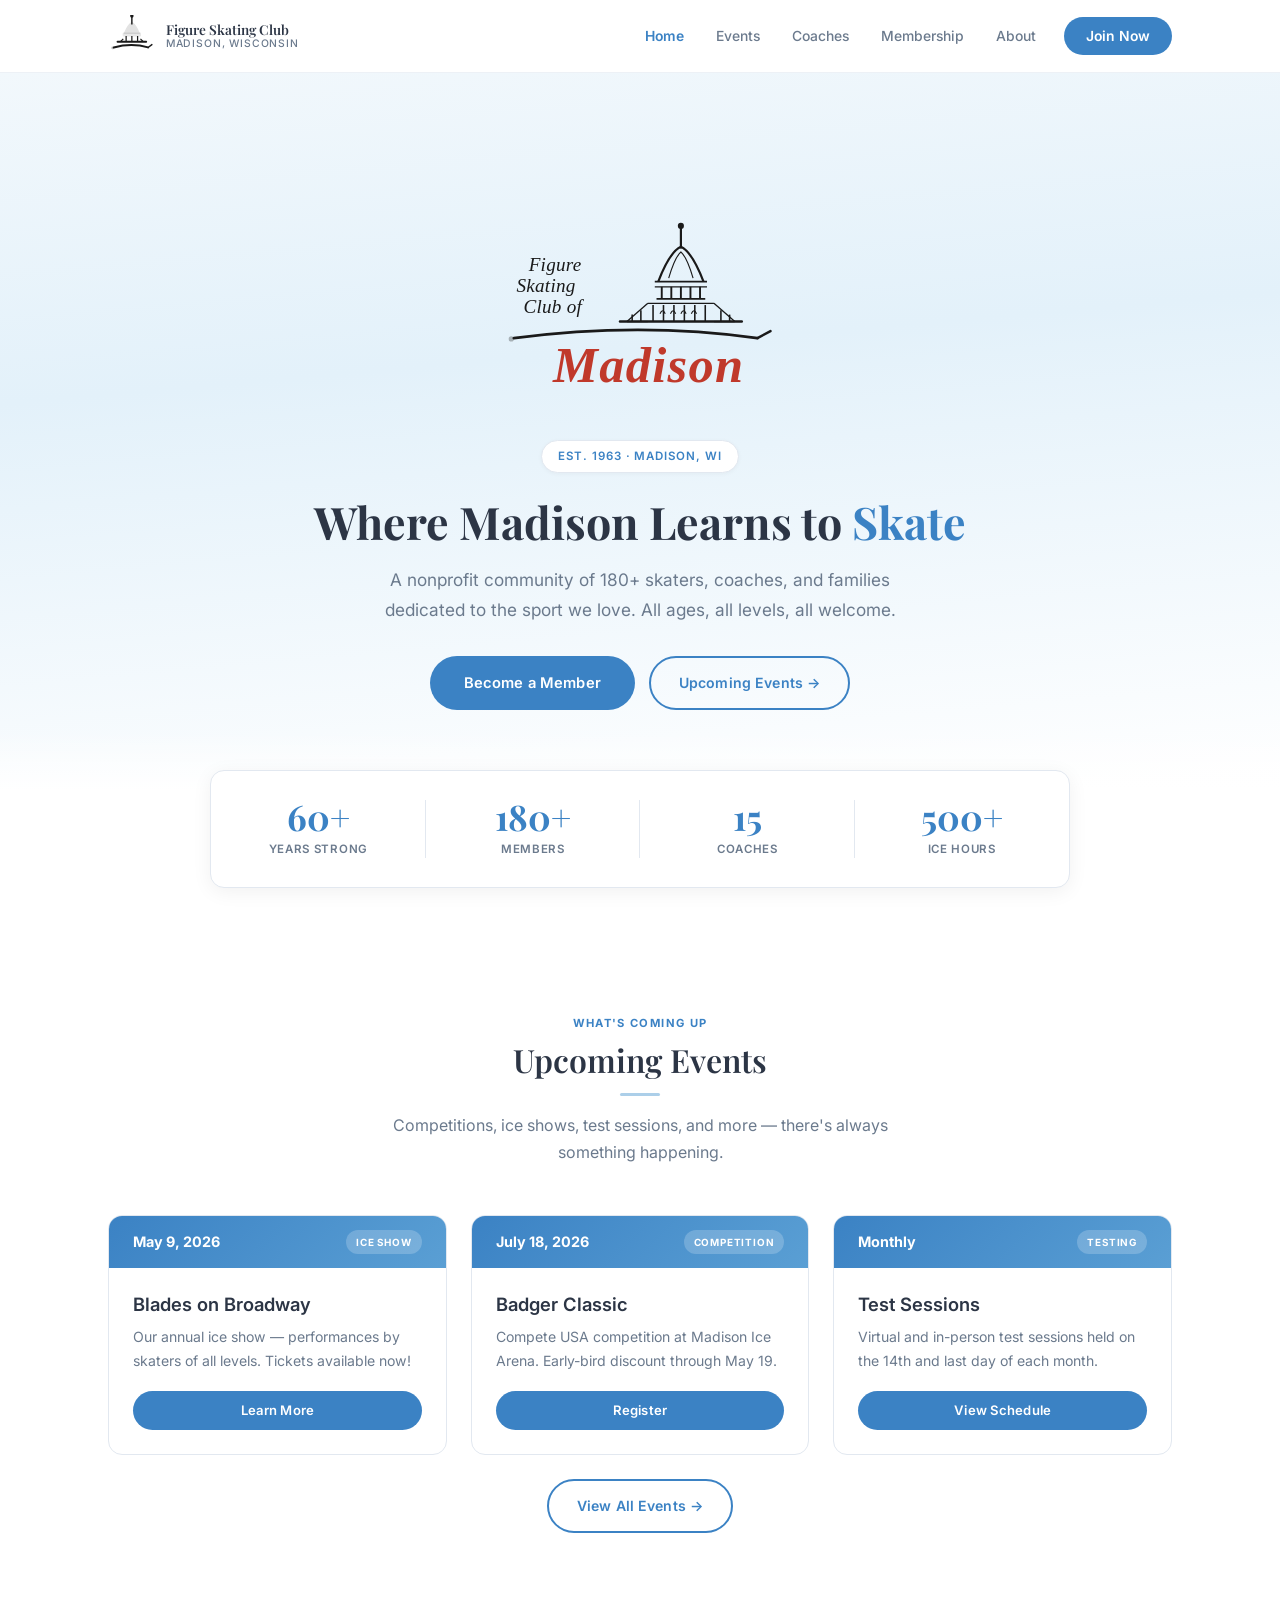
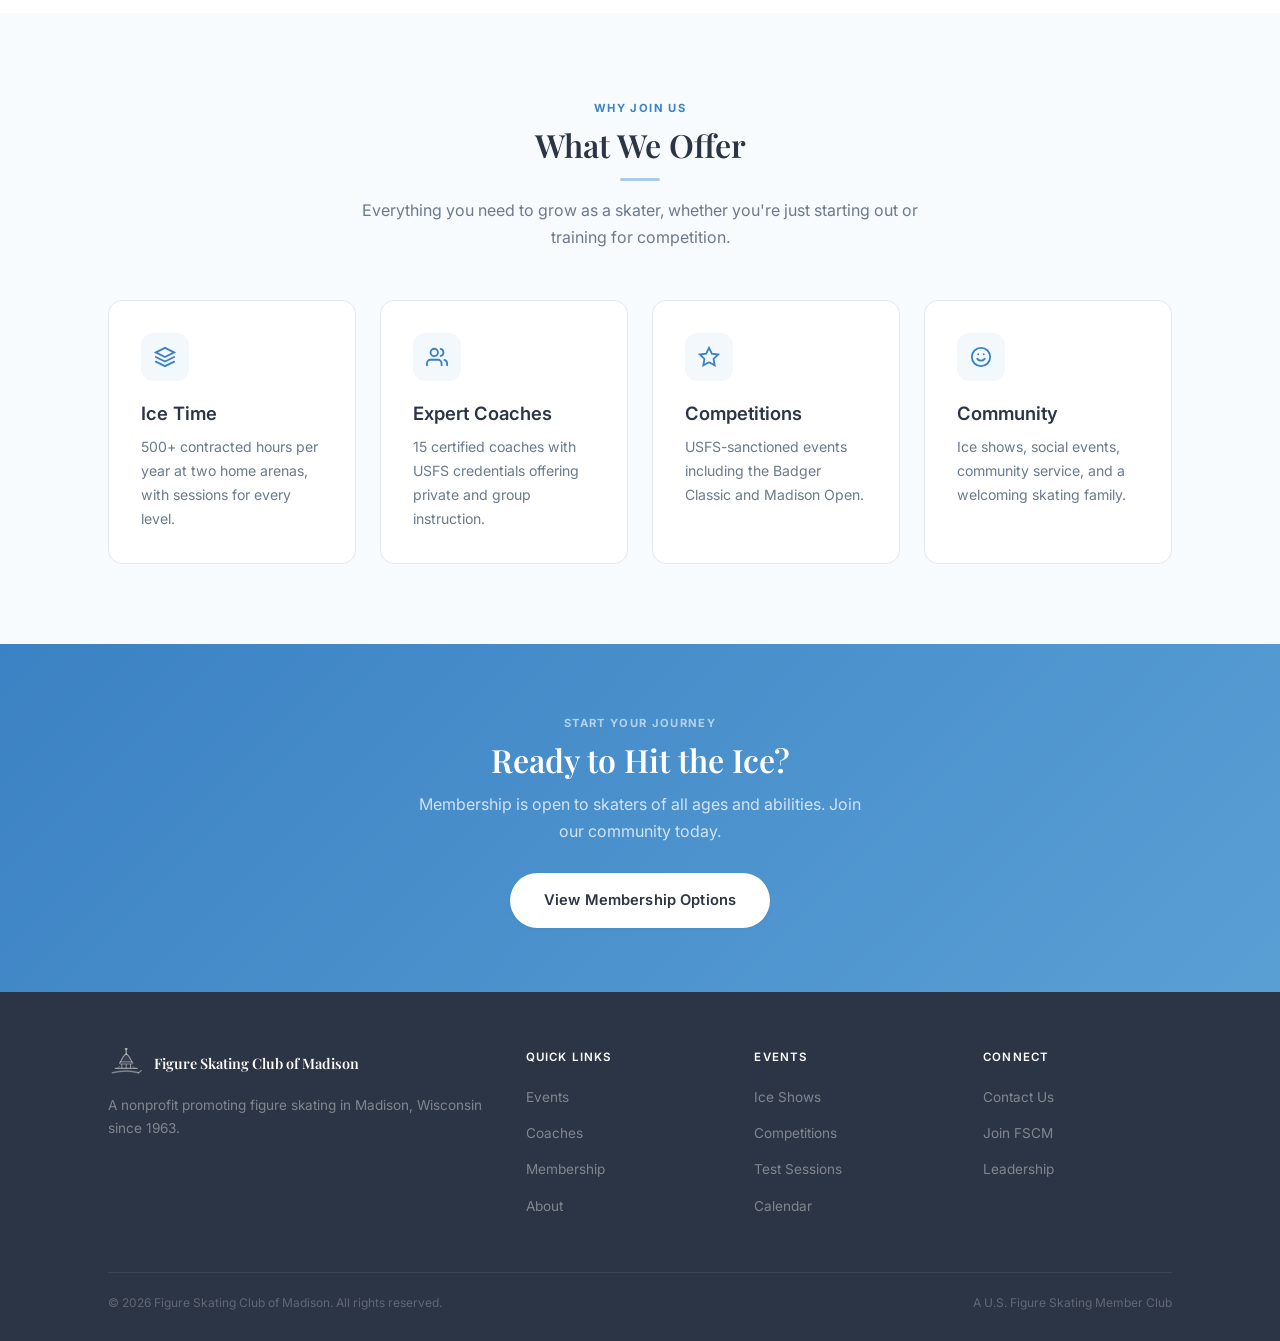
==== index.html @ 322a7bdf "FSCM website redesign" ====
<!DOCTYPE html>
<html lang="en">
<head>
  <meta charset="UTF-8">
  <meta name="viewport" content="width=device-width, initial-scale=1.0">
  <title>Figure Skating Club of Madison</title>
  <link rel="preconnect" href="https://fonts.googleapis.com">
  <link href="https://fonts.googleapis.com/css2?family=Playfair+Display:wght@400;500;600;700&family=Inter:wght@300;400;500;600;700&display=swap" rel="stylesheet">
  <link rel="stylesheet" href="styles.css">
</head>
<body>

  <!-- NAV -->
  <nav class="nav" id="nav">
    <div class="container">
      <a href="index.html" class="nav-logo">
        <svg viewBox="0 0 50 44" fill="none" xmlns="http://www.w3.org/2000/svg">
          <!-- Spire -->
          <line x1="25" y1="2" x2="25" y2="10" stroke="#1a1a1a" stroke-width="1.5"/>
          <circle cx="25" cy="1" r="1.8" fill="#1a1a1a"/>
          <!-- Dome -->
          <path d="M17 20 Q21 10, 25 8 Q29 10, 33 20" fill="#1a1a1a" opacity=".12" stroke="#1a1a1a" stroke-width="1.5"/>
          <!-- Dome base -->
          <rect x="16" y="19" width="18" height="3" rx=".5" fill="#1a1a1a" opacity=".1" stroke="#1a1a1a" stroke-width="1.2"/>
          <!-- Columns -->
          <line x1="19" y1="22" x2="19" y2="28" stroke="#1a1a1a" stroke-width="1.3"/>
          <line x1="25" y1="22" x2="25" y2="28" stroke="#1a1a1a" stroke-width="1.3"/>
          <line x1="31" y1="22" x2="31" y2="28" stroke="#1a1a1a" stroke-width="1.3"/>
          <!-- Wings -->
          <line x1="13" y1="28" x2="16" y2="25" stroke="#1a1a1a" stroke-width="1.2"/>
          <line x1="37" y1="28" x2="34" y2="25" stroke="#1a1a1a" stroke-width="1.2"/>
          <!-- Base -->
          <line x1="10" y1="28" x2="40" y2="28" stroke="#1a1a1a" stroke-width="2" stroke-linecap="round"/>
          <!-- Blade -->
          <path d="M6 34 Q25 29, 42 34" stroke="#1a1a1a" stroke-width="2" stroke-linecap="round" fill="none"/>
          <path d="M42 34 L46 31" stroke="#1a1a1a" stroke-width="1.5" stroke-linecap="round"/>
          <circle cx="5" cy="34.5" r="1.5" fill="#1a1a1a" opacity=".3"/>
        </svg>
        <div class="nav-logo-text">
          <span class="club-name">Figure Skating Club</span>
          <span class="city">Madison, Wisconsin</span>
        </div>
      </a>
      <button class="nav-toggle" onclick="document.querySelector('.nav-links').classList.toggle('open')" aria-label="Menu">
        <span></span><span></span><span></span>
      </button>
      <div class="nav-links">
        <a href="index.html" class="active">Home</a>
        <a href="events.html">Events</a>
        <a href="coaches.html">Coaches</a>
        <a href="membership.html">Membership</a>
        <a href="about.html">About</a>
        <a href="membership.html" class="nav-cta">Join Now</a>
      </div>
    </div>
  </nav>

  <!-- HERO -->
  <section class="hero">
    <div class="container">
      <div class="hero-logo">
        <img src="fscm-logo.svg" alt="Figure Skating Club of Madison" style="height: 200px; width: auto; margin: 0 auto;">
      </div>
      <div class="hero-content">
        <span class="hero-badge">Est. 1963 &middot; Madison, WI</span>
        <h1>Where Madison Learns to <em>Skate</em></h1>
        <p>A nonprofit community of 180+ skaters, coaches, and families dedicated to the sport we love. All ages, all levels, all welcome.</p>
        <div class="hero-actions">
          <a href="membership.html" class="btn btn-primary btn-lg">Become a Member</a>
          <a href="events.html" class="btn btn-outline">Upcoming Events &rarr;</a>
        </div>
      </div>
    </div>
  </section>

  <!-- STATS -->
  <div class="stats">
    <div class="container">
      <div class="stats-inner">
        <div class="stat">
          <div class="stat-number">60+</div>
          <div class="stat-label">Years Strong</div>
        </div>
        <div class="stat">
          <div class="stat-number">180+</div>
          <div class="stat-label">Members</div>
        </div>
        <div class="stat">
          <div class="stat-number">15</div>
          <div class="stat-label">Coaches</div>
        </div>
        <div class="stat">
          <div class="stat-number">500+</div>
          <div class="stat-label">Ice Hours</div>
        </div>
      </div>
    </div>
  </div>

  <!-- UPCOMING EVENTS -->
  <section class="section">
    <div class="container">
      <div class="section-header">
        <span class="section-label">What's Coming Up</span>
        <h2>Upcoming Events</h2>
        <div class="divider"></div>
        <p>Competitions, ice shows, test sessions, and more &mdash; there's always something happening.</p>
      </div>
      <div class="card-grid cols-3">
        <div class="event-card">
          <div class="event-date-bar">
            <span class="date">May 9, 2026</span>
            <span class="event-tag">Ice Show</span>
          </div>
          <div class="event-body">
            <h3>Blades on Broadway</h3>
            <p>Our annual ice show &mdash; performances by skaters of all levels. Tickets available now!</p>
            <a href="events.html" class="btn btn-primary btn-sm">Learn More</a>
          </div>
        </div>
        <div class="event-card">
          <div class="event-date-bar">
            <span class="date">July 18, 2026</span>
            <span class="event-tag">Competition</span>
          </div>
          <div class="event-body">
            <h3>Badger Classic</h3>
            <p>Compete USA competition at Madison Ice Arena. Early-bird discount through May 19.</p>
            <a href="events.html" class="btn btn-primary btn-sm">Register</a>
          </div>
        </div>
        <div class="event-card">
          <div class="event-date-bar">
            <span class="date">Monthly</span>
            <span class="event-tag">Testing</span>
          </div>
          <div class="event-body">
            <h3>Test Sessions</h3>
            <p>Virtual and in-person test sessions held on the 14th and last day of each month.</p>
            <a href="events.html" class="btn btn-primary btn-sm">View Schedule</a>
          </div>
        </div>
      </div>
      <p class="text-center mt-24"><a href="events.html" class="btn btn-outline">View All Events &rarr;</a></p>
    </div>
  </section>

  <!-- WHAT WE OFFER -->
  <section class="section section-alt">
    <div class="container">
      <div class="section-header">
        <span class="section-label">Why Join Us</span>
        <h2>What We Offer</h2>
        <div class="divider"></div>
        <p>Everything you need to grow as a skater, whether you're just starting out or training for competition.</p>
      </div>
      <div class="card-grid cols-4">
        <div class="card">
          <div class="card-icon">
            <svg width="22" height="22" viewBox="0 0 24 24" fill="none" stroke="currentColor" stroke-width="2" stroke-linecap="round"><path d="M12 2L2 7l10 5 10-5-10-5z"/><path d="M2 17l10 5 10-5"/><path d="M2 12l10 5 10-5"/></svg>
          </div>
          <h3>Ice Time</h3>
          <p>500+ contracted hours per year at two home arenas, with sessions for every level.</p>
        </div>
        <div class="card">
          <div class="card-icon">
            <svg width="22" height="22" viewBox="0 0 24 24" fill="none" stroke="currentColor" stroke-width="2" stroke-linecap="round"><path d="M17 21v-2a4 4 0 0 0-4-4H5a4 4 0 0 0-4 4v2"/><circle cx="9" cy="7" r="4"/><path d="M23 21v-2a4 4 0 0 0-3-3.87"/><path d="M16 3.13a4 4 0 0 1 0 7.75"/></svg>
          </div>
          <h3>Expert Coaches</h3>
          <p>15 certified coaches with USFS credentials offering private and group instruction.</p>
        </div>
        <div class="card">
          <div class="card-icon">
            <svg width="22" height="22" viewBox="0 0 24 24" fill="none" stroke="currentColor" stroke-width="2" stroke-linecap="round"><polygon points="12 2 15.09 8.26 22 9.27 17 14.14 18.18 21.02 12 17.77 5.82 21.02 7 14.14 2 9.27 8.91 8.26 12 2"/></svg>
          </div>
          <h3>Competitions</h3>
          <p>USFS-sanctioned events including the Badger Classic and Madison Open.</p>
        </div>
        <div class="card">
          <div class="card-icon">
            <svg width="22" height="22" viewBox="0 0 24 24" fill="none" stroke="currentColor" stroke-width="2" stroke-linecap="round"><circle cx="12" cy="12" r="10"/><path d="M8 14s1.5 2 4 2 4-2 4-2"/><line x1="9" y1="9" x2="9.01" y2="9"/><line x1="15" y1="9" x2="15.01" y2="9"/></svg>
          </div>
          <h3>Community</h3>
          <p>Ice shows, social events, community service, and a welcoming skating family.</p>
        </div>
      </div>
    </div>
  </section>

  <!-- CTA -->
  <section class="cta-banner">
    <div class="container">
      <span class="section-label">Start Your Journey</span>
      <h2>Ready to Hit the Ice?</h2>
      <p>Membership is open to skaters of all ages and abilities. Join our community today.</p>
      <a href="membership.html" class="btn btn-white btn-lg">View Membership Options</a>
    </div>
  </section>

  <!-- FOOTER -->
  <footer class="footer">
    <div class="container">
      <div class="footer-grid">
        <div class="footer-brand">
          <div class="footer-logo-wrap">
            <svg viewBox="0 0 50 44" fill="none" xmlns="http://www.w3.org/2000/svg">
              <line x1="25" y1="2" x2="25" y2="10" stroke="rgba(255,255,255,.6)" stroke-width="1.5"/>
              <circle cx="25" cy="1" r="1.8" fill="rgba(255,255,255,.6)"/>
              <path d="M17 20 Q21 10, 25 8 Q29 10, 33 20" fill="rgba(255,255,255,.06)" stroke="rgba(255,255,255,.5)" stroke-width="1.5"/>
              <rect x="16" y="19" width="18" height="3" rx=".5" fill="rgba(255,255,255,.06)" stroke="rgba(255,255,255,.4)" stroke-width="1.2"/>
              <line x1="19" y1="22" x2="19" y2="28" stroke="rgba(255,255,255,.5)" stroke-width="1.3"/>
              <line x1="25" y1="22" x2="25" y2="28" stroke="rgba(255,255,255,.5)" stroke-width="1.3"/>
              <line x1="31" y1="22" x2="31" y2="28" stroke="rgba(255,255,255,.5)" stroke-width="1.3"/>
              <line x1="13" y1="28" x2="16" y2="25" stroke="rgba(255,255,255,.4)" stroke-width="1.2"/>
              <line x1="37" y1="28" x2="34" y2="25" stroke="rgba(255,255,255,.4)" stroke-width="1.2"/>
              <line x1="10" y1="28" x2="40" y2="28" stroke="rgba(255,255,255,.5)" stroke-width="2" stroke-linecap="round"/>
              <path d="M6 34 Q25 29, 42 34" stroke="rgba(255,255,255,.4)" stroke-width="2" stroke-linecap="round" fill="none"/>
              <path d="M42 34 L46 31" stroke="rgba(255,255,255,.4)" stroke-width="1.5" stroke-linecap="round"/>
            </svg>
            <span>Figure Skating Club of Madison</span>
          </div>
          <p>A nonprofit promoting figure skating in Madison, Wisconsin since 1963.</p>
        </div>
        <div>
          <h4>Quick Links</h4>
          <ul>
            <li><a href="events.html">Events</a></li>
            <li><a href="coaches.html">Coaches</a></li>
            <li><a href="membership.html">Membership</a></li>
            <li><a href="about.html">About</a></li>
          </ul>
        </div>
        <div>
          <h4>Events</h4>
          <ul>
            <li><a href="events.html">Ice Shows</a></li>
            <li><a href="events.html">Competitions</a></li>
            <li><a href="events.html">Test Sessions</a></li>
            <li><a href="events.html">Calendar</a></li>
          </ul>
        </div>
        <div>
          <h4>Connect</h4>
          <ul>
            <li><a href="about.html">Contact Us</a></li>
            <li><a href="membership.html">Join FSCM</a></li>
            <li><a href="about.html">Leadership</a></li>
          </ul>
        </div>
      </div>
      <div class="footer-bottom">
        <span>&copy; 2026 Figure Skating Club of Madison. All rights reserved.</span>
        <span>A U.S. Figure Skating Member Club</span>
      </div>
    </div>
  </footer>

  <script>
    window.addEventListener('scroll', () => {
      document.getElementById('nav').classList.toggle('scrolled', window.scrollY > 20);
    });
    const observer = new IntersectionObserver((entries) => {
      entries.forEach(e => { if (e.isIntersecting) e.target.classList.add('visible'); });
    }, { threshold: 0.1 });
    document.querySelectorAll('.card, .event-card, .stat').forEach(el => {
      el.classList.add('reveal');
      observer.observe(el);
    });
  </script>

</body>
</html>
---- styles.css ----
/* ===== RESET & BASE ===== */
*, *::before, *::after { box-sizing: border-box; margin: 0; padding: 0; }

:root {
  --sky:        #e3f1fa;
  --sky-light:  #f2f8fc;
  --sky-pale:   #f8fbfd;
  --blue:       #3b82c4;
  --blue-deep:  #2a5f94;
  --blue-soft:  #5a9fd4;
  --red:        #c0392b;
  --red-soft:   #d4554a;
  --warm:       #fdf8f3;
  --warm-tan:   #f5efe8;
  --text:       #3a4555;
  --text-light: #6b7a8d;
  --text-dark:  #2c3545;
  --white:      #ffffff;
  --border:     #e2e8f0;
  --shadow-sm:  0 1px 4px rgba(0,0,0,.04);
  --shadow-md:  0 4px 20px rgba(0,0,0,.06);
  --shadow-lg:  0 8px 32px rgba(0,0,0,.08);
  --radius:     14px;
  --radius-sm:  8px;
  --transition: .25s ease;
  --max-width:  1120px;
  --font:       'Inter', -apple-system, BlinkMacSystemFont, 'Segoe UI', sans-serif;
  --font-serif: 'Playfair Display', Georgia, serif;
}

html { scroll-behavior: smooth; font-size: 16px; }
body {
  font-family: var(--font);
  color: var(--text);
  background: var(--white);
  line-height: 1.65;
  -webkit-font-smoothing: antialiased;
}
img { max-width: 100%; display: block; }
a   { text-decoration: none; color: inherit; }
ul  { list-style: none; }
.container { max-width: var(--max-width); margin: 0 auto; padding: 0 28px; }

/* ===== TYPOGRAPHY ===== */
h1 { font-family: var(--font-serif); font-size: 2.8rem; font-weight: 700; line-height: 1.12; color: var(--text-dark); }
h2 { font-family: var(--font-serif); font-size: 2rem; font-weight: 600; line-height: 1.2; color: var(--text-dark); }
h3 { font-size: 1.15rem; font-weight: 600; line-height: 1.35; color: var(--text-dark); }
h4 { font-size: 1rem; font-weight: 600; color: var(--text-dark); }
p  { color: var(--text-light); line-height: 1.7; }

/* ===== BUTTONS ===== */
.btn {
  display: inline-flex; align-items: center; gap: 8px;
  padding: 13px 28px;
  font-size: .88rem; font-weight: 600; font-family: var(--font);
  border-radius: 50px;
  transition: all var(--transition);
  cursor: pointer; border: none;
  letter-spacing: .01em;
}
.btn-primary { background: var(--blue); color: var(--white); }
.btn-primary:hover { background: var(--blue-deep); transform: translateY(-1px); box-shadow: var(--shadow-md); }
.btn-outline { background: transparent; color: var(--blue); border: 2px solid var(--blue); }
.btn-outline:hover { background: var(--blue); color: var(--white); }
.btn-white { background: var(--white); color: var(--text-dark); box-shadow: var(--shadow-sm); }
.btn-white:hover { box-shadow: var(--shadow-md); transform: translateY(-1px); }
.btn-ghost { background: rgba(255,255,255,.2); color: var(--white); border: 1.5px solid rgba(255,255,255,.35); }
.btn-ghost:hover { background: rgba(255,255,255,.3); }
.btn-sm { padding: 9px 20px; font-size: .82rem; }
.btn-lg { padding: 15px 34px; font-size: .92rem; }

/* ===== NAV ===== */
.nav {
  position: fixed; top: 0; left: 0; right: 0; z-index: 1000;
  background: rgba(255,255,255,.9);
  backdrop-filter: blur(16px);
  -webkit-backdrop-filter: blur(16px);
  border-bottom: 1px solid rgba(226,232,240,.6);
  transition: box-shadow var(--transition);
}
.nav.scrolled { box-shadow: 0 2px 12px rgba(0,0,0,.04); }
.nav .container {
  display: flex; align-items: center; justify-content: space-between;
  height: 72px;
}
.nav-logo {
  display: flex; align-items: center; gap: 10px;
  color: var(--text-dark);
}
.nav-logo svg { height: 42px; width: auto; }
.nav-logo-text {
  display: flex; flex-direction: column; line-height: 1.15;
}
.nav-logo-text .club-name {
  font-family: var(--font-serif);
  font-size: .85rem; font-weight: 600; color: var(--text-dark);
}
.nav-logo-text .city {
  font-size: .65rem; font-weight: 500; color: var(--text-light);
  text-transform: uppercase; letter-spacing: .08em;
}
.nav-links { display: flex; gap: 4px; align-items: center; }
.nav-links a {
  padding: 7px 14px;
  font-size: .87rem; font-weight: 500;
  color: var(--text-light);
  border-radius: 8px;
  transition: all var(--transition);
}
.nav-links a:hover { color: var(--text-dark); background: var(--sky-light); }
.nav-links a.active { color: var(--blue); font-weight: 600; }
.nav-cta {
  margin-left: 10px;
  padding: 8px 22px !important;
  background: var(--blue) !important; color: var(--white) !important;
  border-radius: 50px !important; font-weight: 600 !important;
}
.nav-cta:hover { background: var(--blue-deep) !important; }

/* Mobile nav */
.nav-toggle { display: none; background: none; border: none; cursor: pointer; padding: 8px; }
.nav-toggle span { display: block; width: 22px; height: 2px; background: var(--text-dark); margin: 5px 0; border-radius: 2px; transition: var(--transition); }
@media (max-width: 860px) {
  .nav-toggle { display: block; }
  .nav-links {
    display: none; flex-direction: column; gap: 0;
    position: absolute; top: 72px; left: 0; right: 0;
    background: var(--white); border-bottom: 1px solid var(--border);
    padding: 12px 20px; box-shadow: var(--shadow-md);
  }
  .nav-links.open { display: flex; }
  .nav-links a { padding: 12px 14px; width: 100%; }
  .nav-cta { margin-left: 0 !important; text-align: center; margin-top: 8px; }
}

/* ===== HERO ===== */
.hero {
  background: linear-gradient(175deg, var(--sky-light) 0%, var(--sky) 40%, var(--white) 100%);
  padding: 140px 0 80px;
  margin-top: 72px;
  position: relative;
  overflow: hidden;
}
.hero::after {
  content: '';
  position: absolute; bottom: -2px; left: 0; right: 0; height: 60px;
  background: linear-gradient(to top, var(--white), transparent);
}
.hero .container { position: relative; z-index: 1; text-align: center; }
.hero-content { max-width: 680px; margin: 0 auto; }
.hero-badge {
  display: inline-flex; align-items: center; gap: 6px;
  padding: 6px 16px;
  background: var(--white);
  border: 1px solid var(--border);
  border-radius: 50px;
  font-size: .72rem; font-weight: 600;
  text-transform: uppercase; letter-spacing: .08em;
  color: var(--blue);
  margin-bottom: 24px;
  box-shadow: var(--shadow-sm);
}
.hero h1 { margin-bottom: 18px; color: var(--text-dark); }
.hero h1 em { font-style: normal; color: var(--blue); }
.hero p { font-size: 1.08rem; color: var(--text-light); margin-bottom: 32px; max-width: 520px; margin-left: auto; margin-right: auto; }
.hero-actions { display: flex; gap: 14px; justify-content: center; flex-wrap: wrap; }

.hero-logo { margin: 0 auto 28px; }
.hero-logo svg, .hero-logo img { height: 180px; width: auto; margin: 0 auto; display: block; }

@media (max-width: 768px) {
  .hero { padding: 120px 0 60px; }
  .hero h1 { font-size: 2.1rem; }
}

/* ===== STATS ===== */
.stats { padding: 0; position: relative; z-index: 2; margin-top: -20px; margin-bottom: 40px; }
.stats-inner {
  max-width: 860px; margin: 0 auto;
  display: grid; grid-template-columns: repeat(4, 1fr);
  background: var(--white);
  border-radius: var(--radius);
  border: 1px solid var(--border);
  box-shadow: var(--shadow-md);
}
.stat { text-align: center; padding: 28px 16px; position: relative; }
.stat:not(:last-child)::after {
  content: ''; position: absolute; right: 0; top: 25%; height: 50%;
  width: 1px; background: var(--border);
}
.stat-number { font-family: var(--font-serif); font-size: 2.2rem; font-weight: 700; color: var(--blue); line-height: 1; }
.stat-label { font-size: .72rem; font-weight: 600; color: var(--text-light); margin-top: 6px; text-transform: uppercase; letter-spacing: .06em; }
@media (max-width: 600px) {
  .stats-inner { grid-template-columns: repeat(2, 1fr); }
  .stat:nth-child(2)::after { display: none; }
}

/* ===== SECTION HELPERS ===== */
.section { padding: 80px 0; }
.section-alt { background: var(--sky-pale); }
.section-warm { background: var(--warm); }
.section-header { text-align: center; max-width: 560px; margin: 0 auto 48px; }
.section-header h2 { margin-bottom: 14px; }
.section-label {
  display: inline-block;
  font-size: .7rem; font-weight: 700;
  text-transform: uppercase; letter-spacing: .12em;
  color: var(--blue);
  margin-bottom: 8px;
}
.divider {
  width: 40px; height: 3px;
  background: var(--blue-soft);
  border-radius: 3px;
  margin: 0 auto 16px;
  opacity: .5;
}

/* ===== CARDS ===== */
.card-grid { display: grid; gap: 24px; }
.card-grid.cols-2 { grid-template-columns: repeat(2, 1fr); }
.card-grid.cols-3 { grid-template-columns: repeat(3, 1fr); }
.card-grid.cols-4 { grid-template-columns: repeat(4, 1fr); }
@media (max-width: 900px) { .card-grid.cols-3, .card-grid.cols-4 { grid-template-columns: repeat(2, 1fr); } }
@media (max-width: 600px) { .card-grid.cols-2, .card-grid.cols-3, .card-grid.cols-4 { grid-template-columns: 1fr; } }

.card {
  background: var(--white);
  border: 1px solid var(--border);
  border-radius: var(--radius);
  padding: 32px;
  transition: all var(--transition);
}
.card:hover { box-shadow: var(--shadow-md); transform: translateY(-3px); border-color: transparent; }
.card-icon {
  width: 48px; height: 48px;
  display: flex; align-items: center; justify-content: center;
  background: var(--sky-light);
  border-radius: 12px;
  margin-bottom: 20px;
  color: var(--blue);
}
.card:hover .card-icon { background: var(--blue); color: var(--white); }
.card h3 { margin-bottom: 10px; }
.card p  { font-size: .88rem; }

/* ===== EVENT CARDS ===== */
.event-card {
  background: var(--white);
  border: 1px solid var(--border);
  border-radius: var(--radius);
  overflow: hidden;
  transition: all var(--transition);
}
.event-card:hover { box-shadow: var(--shadow-md); transform: translateY(-3px); border-color: transparent; }
.event-date-bar {
  background: linear-gradient(135deg, var(--blue) 0%, var(--blue-soft) 100%);
  color: var(--white);
  padding: 14px 24px;
  display: flex; justify-content: space-between; align-items: center;
}
.event-date-bar .date { font-weight: 700; font-size: .9rem; }
.event-tag {
  font-size: .62rem; font-weight: 700;
  text-transform: uppercase; letter-spacing: .08em;
  padding: 4px 10px;
  background: rgba(255,255,255,.2);
  border-radius: 50px;
}
.event-body { padding: 24px; }
.event-body h3 { margin-bottom: 8px; }
.event-body p  { font-size: .88rem; margin-bottom: 18px; }
.event-body .btn { width: 100%; justify-content: center; }

/* ===== COACH CARDS ===== */
.coach-card {
  background: var(--white);
  border: 1px solid var(--border);
  border-radius: var(--radius);
  padding: 28px 20px;
  text-align: center;
  transition: all var(--transition);
}
.coach-card:hover { box-shadow: var(--shadow-md); transform: translateY(-3px); border-color: transparent; }
.coach-avatar {
  width: 80px; height: 80px;
  border-radius: 50%;
  background: linear-gradient(135deg, var(--sky) 0%, var(--sky-light) 100%);
  margin: 0 auto 14px;
  display: flex; align-items: center; justify-content: center;
  color: var(--blue);
  font-size: 1.4rem; font-weight: 700;
  font-family: var(--font-serif);
  border: 3px solid var(--white);
  box-shadow: var(--shadow-sm);
}
.coach-card:hover .coach-avatar { border-color: var(--blue-soft); }
.coach-card h3 { margin-bottom: 4px; font-size: 1rem; }
.coach-card .specialty { font-size: .78rem; color: var(--text-light); }

/* ===== PRICING TABLE ===== */
.pricing-card {
  background: var(--white);
  border: 1px solid var(--border);
  border-radius: var(--radius);
  padding: 36px;
  transition: all var(--transition);
  position: relative;
}
.pricing-card:hover { box-shadow: var(--shadow-md); transform: translateY(-3px); }
.pricing-card.featured {
  border-color: var(--blue);
  box-shadow: 0 0 0 1px var(--blue);
}
.pricing-card.featured::before {
  content: 'Most Popular';
  position: absolute; top: -12px; left: 50%; transform: translateX(-50%);
  background: var(--blue); color: var(--white);
  padding: 5px 18px; border-radius: 50px;
  font-size: .68rem; font-weight: 700;
  text-transform: uppercase; letter-spacing: .06em;
}
.pricing-card h3 { margin-bottom: 6px; font-family: var(--font-serif); font-size: 1.3rem; }
.pricing-card .price { font-size: 2.2rem; font-weight: 700; color: var(--blue); font-family: var(--font-serif); margin: 16px 0; }
.pricing-card .price span { font-size: .82rem; font-weight: 400; color: var(--text-light); font-family: var(--font); }
.pricing-card ul { margin: 20px 0 28px; }
.pricing-card li {
  padding: 8px 0; font-size: .86rem; color: var(--text-light);
  display: flex; align-items: center; gap: 10px;
  border-bottom: 1px solid var(--sky-pale);
}
.pricing-card li:last-child { border-bottom: none; }
.pricing-card li::before {
  content: '✓'; color: var(--blue); font-weight: 700; font-size: .8rem;
  flex-shrink: 0; width: 20px; height: 20px;
  display: flex; align-items: center; justify-content: center;
  background: var(--sky-light); border-radius: 50%;
}

/* ===== CTA BANNER ===== */
.cta-banner {
  background: linear-gradient(135deg, var(--blue) 0%, var(--blue-soft) 100%);
  color: var(--white);
  padding: 64px 0;
  text-align: center;
}
.cta-banner h2 { color: var(--white); margin-bottom: 12px; }
.cta-banner p  { color: rgba(255,255,255,.75); max-width: 460px; margin: 0 auto 28px; }
.cta-banner .section-label { color: rgba(255,255,255,.6); }

/* ===== FOOTER ===== */
.footer {
  background: var(--text-dark);
  color: rgba(255,255,255,.6);
  padding: 56px 0 28px;
}
.footer-grid {
  display: grid; grid-template-columns: 2fr 1fr 1fr 1fr;
  gap: 40px; margin-bottom: 44px;
}
.footer-brand .footer-logo-wrap {
  display: flex; align-items: center; gap: 10px; margin-bottom: 14px;
}
.footer-brand .footer-logo-wrap svg { height: 32px; width: auto; }
.footer-brand .footer-logo-wrap span { font-family: var(--font-serif); font-size: .9rem; font-weight: 600; color: var(--white); }
.footer-brand p { font-size: .85rem; line-height: 1.7; color: rgba(255,255,255,.4); }
.footer h4 { color: var(--white); margin-bottom: 16px; font-size: .72rem; text-transform: uppercase; letter-spacing: .1em; }
.footer ul li { margin-bottom: 10px; }
.footer ul a { font-size: .85rem; color: rgba(255,255,255,.4); transition: color var(--transition); }
.footer ul a:hover { color: var(--white); }
.footer-bottom {
  border-top: 1px solid rgba(255,255,255,.08);
  padding-top: 20px;
  display: flex; justify-content: space-between; align-items: center;
  font-size: .75rem; color: rgba(255,255,255,.25);
}
@media (max-width: 768px) {
  .footer-grid { grid-template-columns: 1fr 1fr; }
  .footer-bottom { flex-direction: column; gap: 8px; }
  h1 { font-size: 2rem; }
}

/* ===== INNER PAGE HEADER ===== */
.page-header {
  background: linear-gradient(175deg, var(--sky-light) 0%, var(--sky) 100%);
  padding: 120px 0 56px;
  text-align: center;
  margin-top: 72px;
}
.page-header h1 { font-size: 2.4rem; margin-bottom: 12px; }
.page-header p  { color: var(--text-light); max-width: 480px; margin: 0 auto; }

/* ===== INFO SECTIONS ===== */
.info-block { margin-bottom: 40px; }
.info-block h2 { margin-bottom: 14px; }
.info-block p  { margin-bottom: 12px; }
.info-block ul { margin: 12px 0; }
.info-block li {
  margin-bottom: 8px; font-size: .88rem; color: var(--text-light);
  padding-left: 20px; position: relative;
}
.info-block li::before {
  content: ''; position: absolute; left: 0; top: 8px;
  width: 6px; height: 6px; border-radius: 50%;
  background: var(--blue-soft); opacity: .6;
}

/* ===== CONTACT FORM ===== */
.form-group { margin-bottom: 20px; }
.form-group label { display: block; margin-bottom: 6px; font-size: .8rem; font-weight: 600; color: var(--text-dark); }
.form-group input, .form-group textarea, .form-group select {
  width: 100%; padding: 12px 16px;
  border: 1.5px solid var(--border); border-radius: var(--radius-sm);
  font-family: var(--font); font-size: .88rem;
  transition: border-color var(--transition); background: var(--white);
}
.form-group input:focus, .form-group textarea:focus, .form-group select:focus {
  outline: none; border-color: var(--blue); box-shadow: 0 0 0 3px rgba(59,130,196,.1);
}
.form-row { display: grid; grid-template-columns: 1fr 1fr; gap: 20px; }
@media (max-width: 600px) { .form-row { grid-template-columns: 1fr; } }

/* ===== TABLE ===== */
.clean-table { width: 100%; border-collapse: collapse; margin: 20px 0; }
.clean-table th {
  text-align: left; padding: 12px 18px;
  background: var(--sky-pale);
  font-size: .7rem; text-transform: uppercase; letter-spacing: .06em;
  color: var(--text-light); border-bottom: 2px solid var(--border); font-weight: 700;
}
.clean-table td { padding: 14px 18px; border-bottom: 1px solid var(--border); font-size: .88rem; }
.clean-table tr:hover { background: var(--sky-pale); }

/* ===== UTILITY ===== */
.text-center { text-align: center; }
.mt-16 { margin-top: 16px; }
.mt-24 { margin-top: 24px; }
.mt-48 { margin-top: 48px; }
.mb-24 { margin-bottom: 24px; }
.two-col { display: grid; grid-template-columns: 1fr 1fr; gap: 48px; align-items: start; }
@media (max-width: 768px) { .two-col { grid-template-columns: 1fr; } }

/* ===== SCROLL REVEAL ===== */
.reveal { opacity: 0; transform: translateY(16px); transition: all .5s ease; }
.reveal.visible { opacity: 1; transform: translateY(0); }
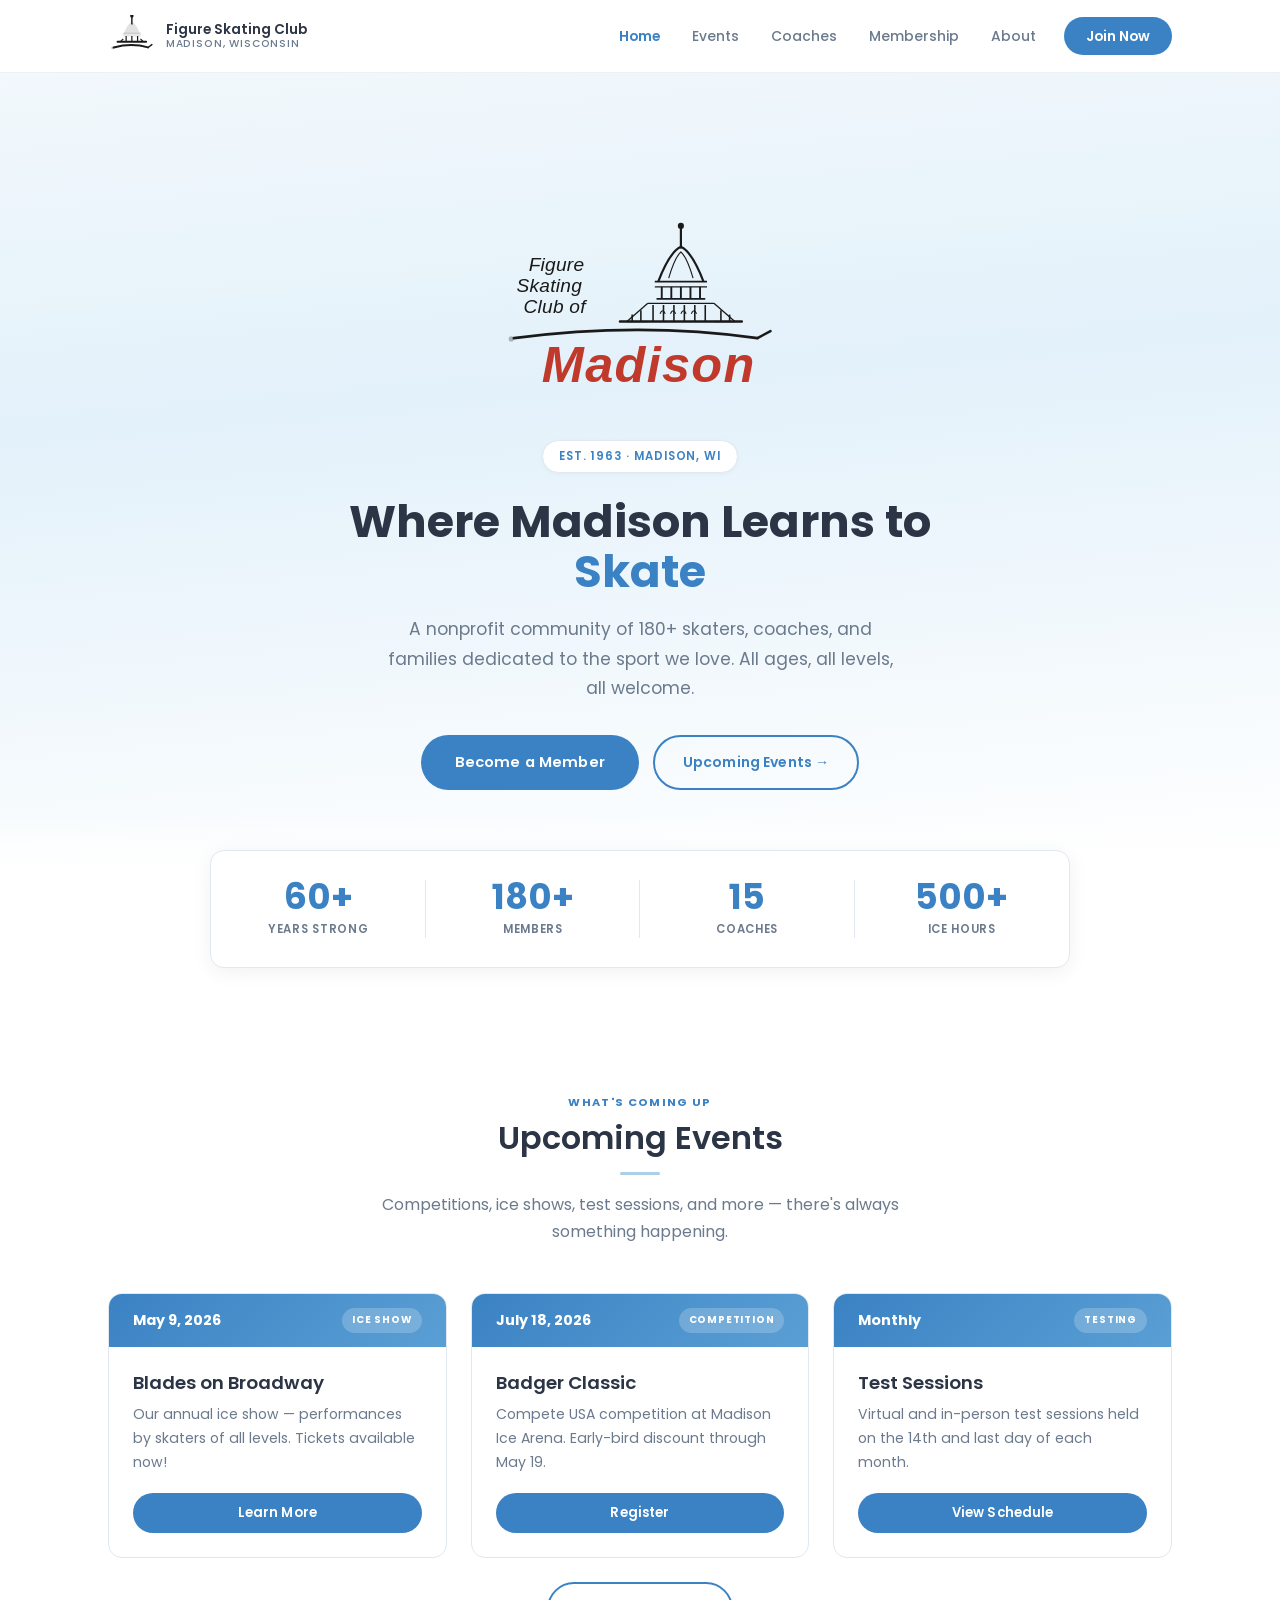
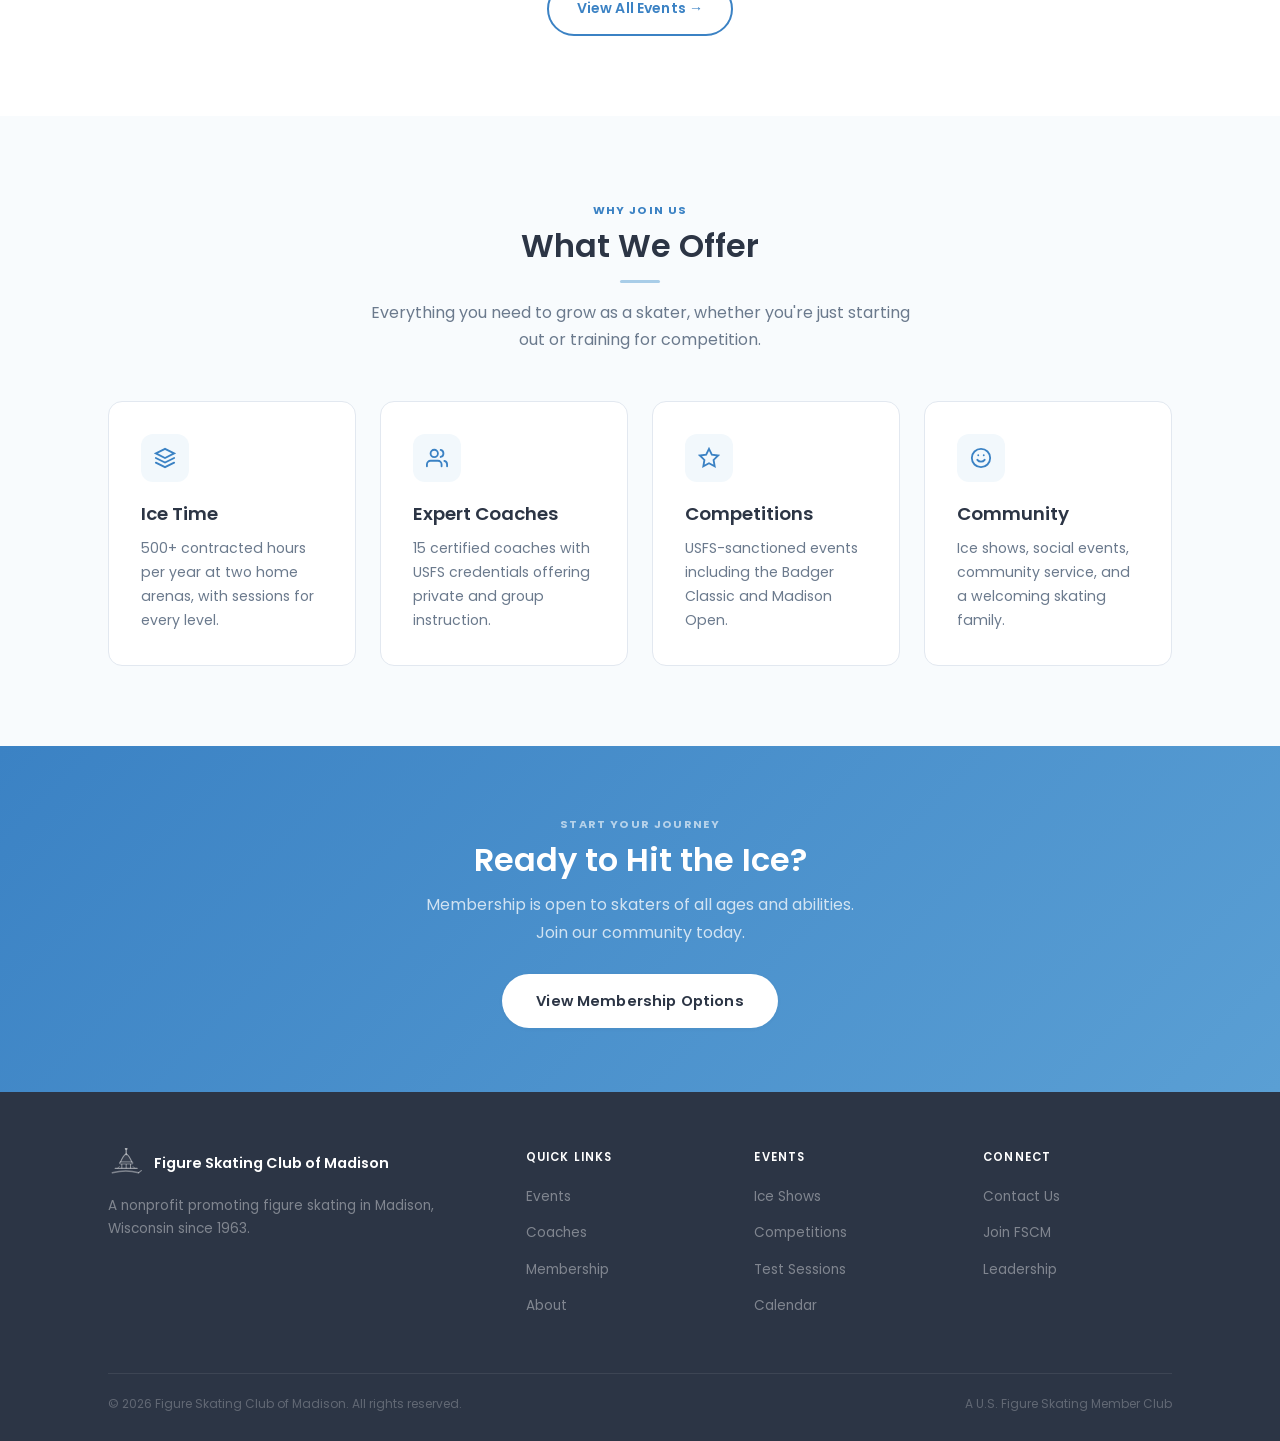
==== commit 38bf386e: "Switch to Poppins font - cleaner, more modern geometric style" ====
--- a/index.html
+++ b/index.html
@@ -5,7 +5,7 @@
   <meta name="viewport" content="width=device-width, initial-scale=1.0">
   <title>Figure Skating Club of Madison</title>
   <link rel="preconnect" href="https://fonts.googleapis.com">
-  <link href="https://fonts.googleapis.com/css2?family=Playfair+Display:wght@400;500;600;700&family=Inter:wght@300;400;500;600;700&display=swap" rel="stylesheet">
+  <link href="https://fonts.googleapis.com/css2?family=Poppins:wght@300;400;500;600;700&display=swap" rel="stylesheet">
   <link rel="stylesheet" href="styles.css">
 </head>
 <body>
--- a/styles.css
+++ b/styles.css
@@ -24,8 +24,8 @@
   --radius-sm:  8px;
   --transition: .25s ease;
   --max-width:  1120px;
-  --font:       'Inter', -apple-system, BlinkMacSystemFont, 'Segoe UI', sans-serif;
-  --font-serif: 'Playfair Display', Georgia, serif;
+  --font:       'Poppins', -apple-system, BlinkMacSystemFont, 'Segoe UI', sans-serif;
+  --font-serif: 'Poppins', -apple-system, BlinkMacSystemFont, 'Segoe UI', sans-serif;
 }
 
 html { scroll-behavior: smooth; font-size: 16px; }
